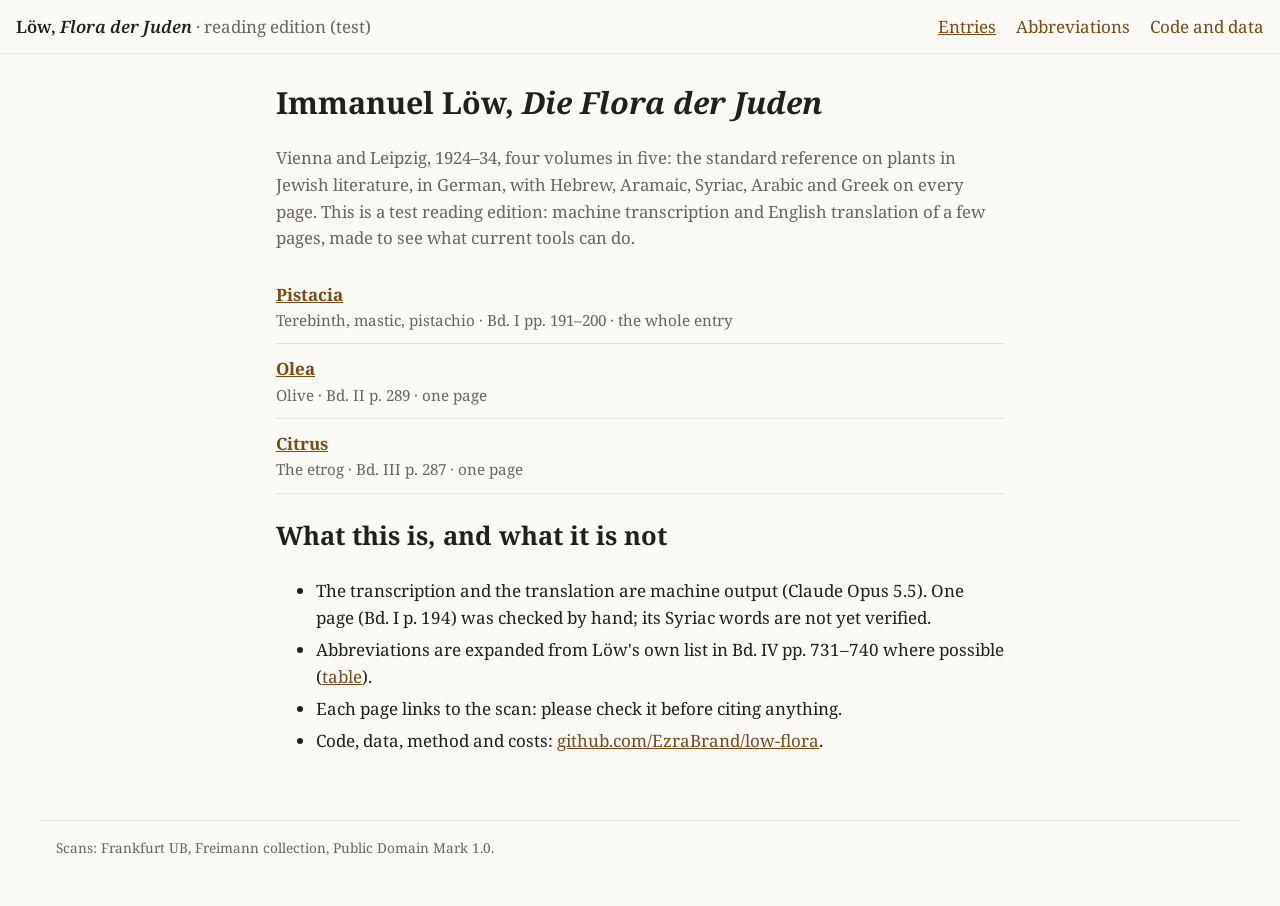
==== docs/index.html @ 8de50c99 "Reading edition on GitHub Pages; translation rules v3; Lewysohn as priority target - site.py builds " ====
<!doctype html>
<html lang="en">
<head>
<meta charset="utf-8">
<meta name="viewport" content="width=device-width, initial-scale=1">
<title>Löw, Flora der Juden · reading edition</title>
<meta name="description" content="Machine transcription and English translation of pages of Immanuel Löw, Die Flora der Juden">
<link rel="preconnect" href="https://fonts.googleapis.com">
<link rel="preconnect" href="https://fonts.gstatic.com" crossorigin>
<link rel="stylesheet" href="https://fonts.googleapis.com/css2?family=Noto+Serif:ital,wght@0,400;0,600;1,400&family=Noto+Serif+Hebrew&family=Noto+Sans+Syriac&family=Noto+Naskh+Arabic&display=swap">
<link rel="stylesheet" href="style.css">
</head>
<body>
<header class="site"><a class="brand" href="index.html">Löw, <i>Flora der Juden</i> <span>· reading edition (test)</span></a><nav><a href="index.html" aria-current=page>Entries</a> <a href="abbreviations.html">Abbreviations</a> <a href="https://github.com/EzraBrand/low-flora">Code and data</a></nav></header>
<main class="index">
<h1>Immanuel Löw, <i>Die Flora der Juden</i></h1>
<p class="lede">Vienna and Leipzig, 1924–34, four volumes in five: the standard reference on plants in
Jewish literature, in German, with Hebrew, Aramaic, Syriac, Arabic and Greek on every page.
This is a test reading edition: machine transcription and English translation of a few
pages, made to see what current tools can do.</p>
<ul class="docs"><li><a href="pistacia.html"><strong>Pistacia</strong></a><span>Terebinth, mastic, pistachio · Bd. I pp. 191–200 · the whole entry</span></li><li><a href="olea-II-289.html"><strong>Olea</strong></a><span>Olive · Bd. II p. 289 · one page</span></li><li><a href="citrus-III-287.html"><strong>Citrus</strong></a><span>The etrog · Bd. III p. 287 · one page</span></li></ul>
<h2>What this is, and what it is not</h2>
<ul class="plain">
<li>The transcription and the translation are machine output (Claude Opus 5.5). One page (Bd. I p. 194)
was checked by hand; its Syriac words are not yet verified.</li>
<li>Abbreviations are expanded from Löw's own list in Bd. IV pp. 731–740 where possible
(<a href="abbreviations.html">table</a>).</li>
<li>Each page links to the scan: please check it before citing anything.</li>
<li>Code, data, method and costs: <a href="https://github.com/EzraBrand/low-flora">github.com/EzraBrand/low-flora</a>.</li>
</ul>
</main>
<footer>Scans: Frankfurt UB, Freimann collection, Public Domain Mark 1.0.</footer>
<script src="app.js"></script>
</body>
</html>
---- docs/style.css ----
:root{--bg:#fbfaf7;--fg:#22201c;--muted:#6b665d;--line:#e4e0d6;--accent:#7a4b12;--panel:#f2efe7;--mark:#efe3cf}
@media (prefers-color-scheme:dark){:root:not([data-theme="light"]){--bg:#17161a;--fg:#e8e4dc;--muted:#a39d92;--line:#33313a;--accent:#e0a95c;--panel:#201f25;--mark:#3a3022}}
:root[data-theme="dark"]{--bg:#17161a;--fg:#e8e4dc;--muted:#a39d92;--line:#33313a;--accent:#e0a95c;--panel:#201f25;--mark:#3a3022}
*{box-sizing:border-box}
body{margin:0;background:var(--bg);color:var(--fg);font:17px/1.6 "Noto Serif",Georgia,serif}
a{color:var(--accent)}
header.site{display:flex;flex-wrap:wrap;gap:.5rem 1.5rem;align-items:baseline;justify-content:space-between;padding:.8rem 1rem;border-bottom:1px solid var(--line)}
header.site .brand{color:var(--fg);text-decoration:none;font-weight:600}
header.site .brand span{color:var(--muted);font-weight:400}
header.site nav a{margin-left:1rem;text-decoration:none}
header.site nav a[aria-current]{text-decoration:underline}
main{max-width:1200px;margin:0 auto;padding:1rem}
main.index{max-width:760px}
h1{font-size:1.9rem;margin:.6rem 0 .2rem}
.sub,.lede{color:var(--muted)}
.lede{font-size:1.05rem}
ul.docs{list-style:none;padding:0}
ul.docs li{padding:.7rem 0;border-bottom:1px solid var(--line);display:flex;flex-direction:column}
ul.docs li span{color:var(--muted);font-size:.95rem}
ul.plain li{margin:.3rem 0}
details.about{background:var(--panel);padding:.6rem .9rem;border-radius:6px;margin:.8rem 0}
details.about p{margin:.5rem 0 0;font-size:.95rem}
.toggles{display:flex;flex-wrap:wrap;gap:.4rem 1.2rem;margin:.8rem 0;font-size:.95rem}
.scans{display:flex;gap:.6rem;overflow-x:auto;padding:.4rem 0 .8rem;border-bottom:1px solid var(--line)}
.scans a{flex:0 0 auto;text-align:center;text-decoration:none;font-size:.8rem;color:var(--muted)}
.scans img{display:block;width:80px;height:auto;border:1px solid var(--line);background:#fff}
.row{display:grid;grid-template-columns:1fr 1fr;gap:2rem;border-bottom:1px solid var(--line)}
.cols-head{font-size:.85rem;text-transform:uppercase;letter-spacing:.05em;color:var(--muted);padding:.6rem 0 .2rem}
.cell p,.cell h3{margin:.7rem 0}
.cell h3{font-size:1.05rem}
.cell.de{color:var(--muted)}
body:not(.show-de) .row{grid-template-columns:1fr;max-width:760px}
body:not(.show-de) .cell.de{display:none}
.row.note{font-size:.9rem}
h2#notes{margin-top:2rem}
bdi.heb{font-family:"Noto Serif Hebrew",serif;font-size:1.08em}
bdi.syc{font-family:"Noto Sans Syriac",sans-serif;font-size:1.08em}
bdi.ara{font-family:"Noto Naskh Arabic",serif;font-size:1.05em}
.nl{border-bottom:1px dotted var(--muted);cursor:help;position:relative}
.nl:hover::after,.nl:focus::after{content:attr(data-tr);position:absolute;left:0;top:1.6em;background:var(--fg);color:var(--bg);font:14px/1.3 "Noto Serif",serif;padding:.2rem .45rem;border-radius:4px;white-space:nowrap;z-index:2}
abbr{text-decoration:underline dotted var(--muted);cursor:help}
.exp,.tr{display:none;color:var(--muted)}
body.show-exp .exp,body.show-tr .tr{display:inline}
a.pg{font-size:.75rem;background:var(--mark);color:var(--fg);padding:0 .3rem;border-radius:3px;text-decoration:none;white-space:nowrap;vertical-align:.1em}
a.fn{font-size:.72em;vertical-align:super;line-height:0;text-decoration:none;padding:0 .1em}
a.fnback{font-weight:600;text-decoration:none}
.pgref{color:var(--muted);font-size:.85em}
input#filter{width:100%;padding:.5rem .7rem;font:inherit;border:1px solid var(--line);border-radius:6px;background:var(--bg);color:var(--fg);margin:.5rem 0 1rem}
table.abbr{width:100%;border-collapse:collapse;font-size:.92rem}
table.abbr th,table.abbr td{text-align:left;vertical-align:top;padding:.35rem .5rem;border-bottom:1px solid var(--line)}
table.abbr td:first-child{white-space:nowrap;font-weight:600}
footer{max-width:1200px;margin:2rem auto;padding:1rem;color:var(--muted);font-size:.85rem;border-top:1px solid var(--line)}
@media (max-width:760px){body{font-size:16px}.row{grid-template-columns:1fr;gap:0}.cell.de{border-bottom:1px dashed var(--line)}table.abbr td:nth-child(3),table.abbr th:nth-child(3){display:none}}
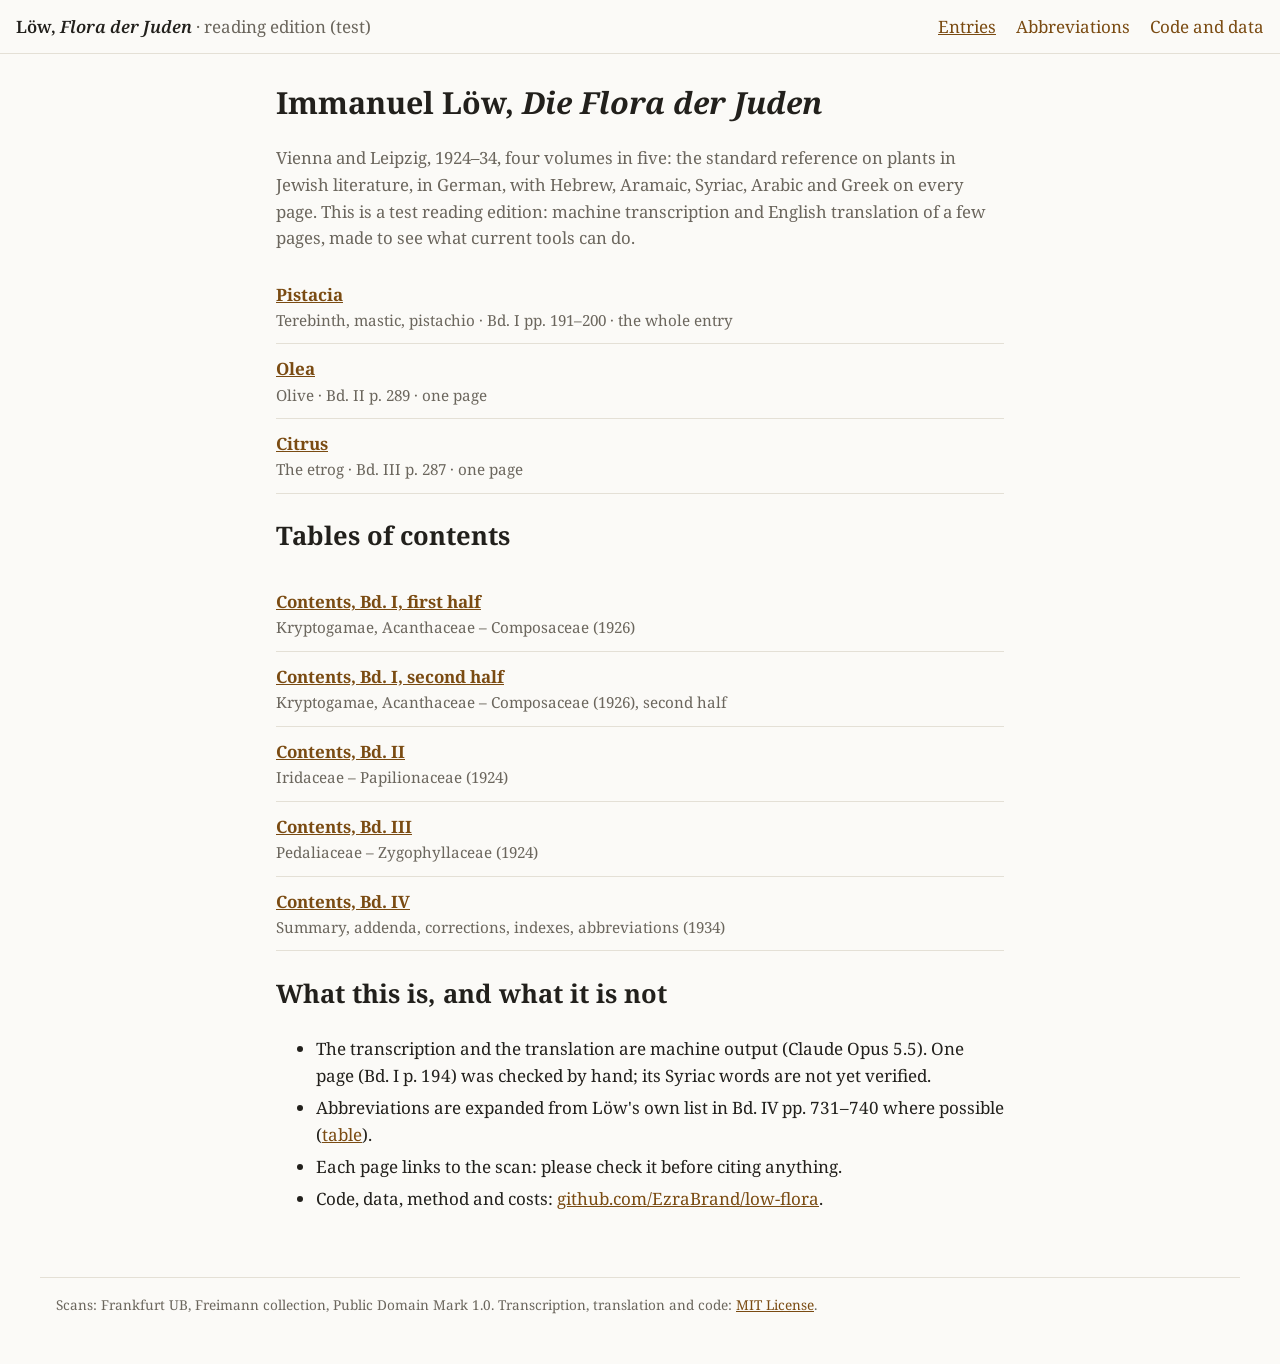
==== commit 921af4a2: "Tables of contents of all volumes; MIT license - OCR and English translation of the contents lists (" ====
--- a/docs/index.html
+++ b/docs/index.html
@@ -18,7 +18,7 @@
 Jewish literature, in German, with Hebrew, Aramaic, Syriac, Arabic and Greek on every page.
 This is a test reading edition: machine transcription and English translation of a few
 pages, made to see what current tools can do.</p>
-<ul class="docs"><li><a href="pistacia.html"><strong>Pistacia</strong></a><span>Terebinth, mastic, pistachio · Bd. I pp. 191–200 · the whole entry</span></li><li><a href="olea-II-289.html"><strong>Olea</strong></a><span>Olive · Bd. II p. 289 · one page</span></li><li><a href="citrus-III-287.html"><strong>Citrus</strong></a><span>The etrog · Bd. III p. 287 · one page</span></li></ul>
+<ul class="docs"><li><a href="pistacia.html"><strong>Pistacia</strong></a><span>Terebinth, mastic, pistachio · Bd. I pp. 191–200 · the whole entry</span></li><li><a href="olea-II-289.html"><strong>Olea</strong></a><span>Olive · Bd. II p. 289 · one page</span></li><li><a href="citrus-III-287.html"><strong>Citrus</strong></a><span>The etrog · Bd. III p. 287 · one page</span></li></ul><h2>Tables of contents</h2><ul class="docs"><li><a href="contents-I-1.html"><strong>Contents, Bd. I, first half</strong></a><span>Kryptogamae, Acanthaceae – Composaceae (1926)</span></li><li><a href="contents-I-2.html"><strong>Contents, Bd. I, second half</strong></a><span>Kryptogamae, Acanthaceae – Composaceae (1926), second half</span></li><li><a href="contents-II.html"><strong>Contents, Bd. II</strong></a><span>Iridaceae – Papilionaceae (1924)</span></li><li><a href="contents-III.html"><strong>Contents, Bd. III</strong></a><span>Pedaliaceae – Zygophyllaceae (1924)</span></li><li><a href="contents-IV.html"><strong>Contents, Bd. IV</strong></a><span>Summary, addenda, corrections, indexes, abbreviations (1934)</span></li></ul>
 <h2>What this is, and what it is not</h2>
 <ul class="plain">
 <li>The transcription and the translation are machine output (Claude Opus 5.5). One page (Bd. I p. 194)
@@ -29,7 +29,7 @@
 <li>Code, data, method and costs: <a href="https://github.com/EzraBrand/low-flora">github.com/EzraBrand/low-flora</a>.</li>
 </ul>
 </main>
-<footer>Scans: Frankfurt UB, Freimann collection, Public Domain Mark 1.0.</footer>
+<footer>Scans: Frankfurt UB, Freimann collection, Public Domain Mark 1.0. Transcription, translation and code: <a href="https://github.com/EzraBrand/low-flora/blob/main/LICENSE">MIT License</a>.</footer>
 <script src="app.js"></script>
 </body>
 </html>
